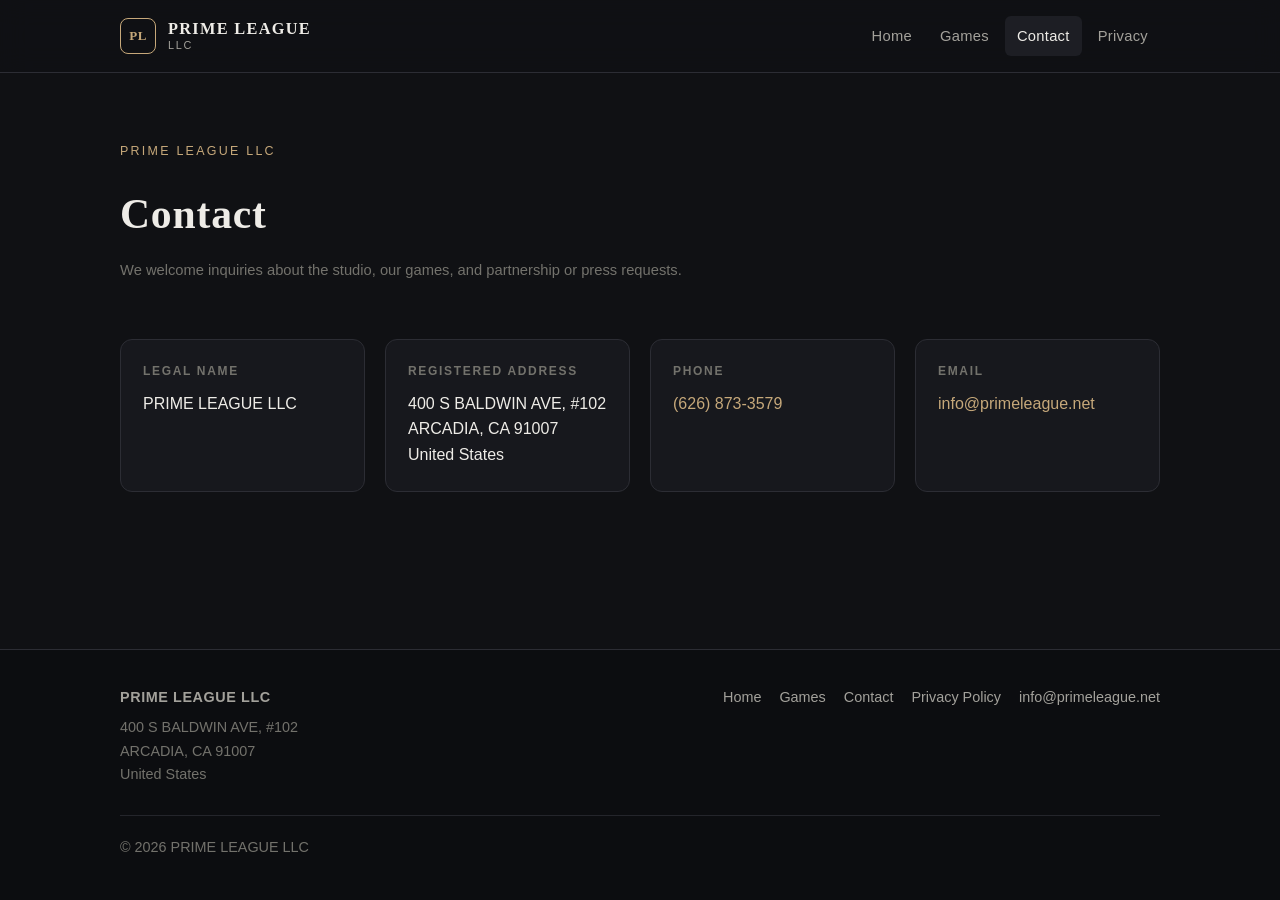
==== contact.html @ 7e2b7e15 "Add files via upload" ====
<!DOCTYPE html>
<html lang="en">
  <head>
    <meta charset="utf-8">
    <meta name="viewport" content="width=device-width, initial-scale=1">
    <meta name="description" content="Contact PRIME LEAGUE LLC in Arcadia, California.">
    <title>Contact — PRIME LEAGUE LLC</title>
    <link rel="stylesheet" href="styles.css">
  </head>
  <body>
    <header class="site-header">
      <div class="wrap">
        <a class="brand" href="index.html">
          <span class="brand-mark" aria-hidden="true">PL</span>
          <span class="brand-text">
            <span class="brand-name">PRIME LEAGUE</span>
            <span class="brand-legal">LLC</span>
          </span>
        </a>
        <nav class="nav" aria-label="Primary">
          <a href="index.html">Home</a>
          <a href="index.html#games">Games</a>
          <a href="contact.html" aria-current="page">Contact</a>
          <a href="privacy.html">Privacy</a>
        </nav>
      </div>
    </header>
    <main>
      <header class="page-head">
        <div class="wrap">
          <p class="kicker">PRIME LEAGUE LLC</p>
          <h1>Contact</h1>
          <p class="meta">We welcome inquiries about the studio, our games, and partnership or press requests.</p>
        </div>
      </header>

      <section class="section contact-details">
        <div class="wrap">
          <div class="details">
            <div class="detail-card">
              <h3>Legal name</h3>
              <p>PRIME LEAGUE LLC</p>
            </div>
            <div class="detail-card">
              <p class="label">Registered address</p>
              <address>
                400 S BALDWIN AVE, #102<br>
                ARCADIA, CA 91007<br>
                United States
              </address>
            </div>
            <div class="detail-card">
              <h3>Phone</h3>
              <p><a href="tel:+16268733579">(626) 873-3579</a></p>
            </div>
            <div class="detail-card">
              <h3>Email</h3>
              <p><a href="mailto:info@primeleague.net" data-email>info@primeleague.net</a></p>
            </div>
          </div>
        </div>
      </section>
    </main>
    <footer class="site-footer">
      <div class="wrap">
        <div class="footer-grid">
          <div>
            <p class="legal-name">PRIME LEAGUE LLC</p>
            <address>
              400 S BALDWIN AVE, #102<br>
              ARCADIA, CA 91007<br>
              United States
            </address>
          </div>
          <nav class="footer-nav" aria-label="Footer">
            <a href="index.html">Home</a>
            <a href="index.html#games">Games</a>
            <a href="contact.html">Contact</a>
            <a href="privacy.html">Privacy Policy</a>
            <a href="mailto:info@primeleague.net" data-email>info@primeleague.net</a>
          </nav>
        </div>
        <p class="copyright">&copy; 2026 PRIME LEAGUE LLC</p>
      </div>
    </footer>
    <script src="config.js"></script>
  </body>
</html>
---- styles.css ----
/* PRIME LEAGUE LLC — company site styles
   No external fonts, libraries, or tracking. */

:root {
  --bg: #101114;
  --bg-elevated: #17181d;
  --bg-soft: #1d1e24;
  --line: #2c2d34;
  --line-soft: #24252b;
  --text: #eeece7;
  --text-muted: #a3a19b;
  --text-dim: #73726c;
  --accent: #c6a87a;
  --accent-hover: #d8bf96;
  --accent-soft: rgba(198, 168, 122, 0.12);
  --max: 1040px;
  --radius: 12px;
}

*,
*::before,
*::after {
  box-sizing: border-box;
  margin: 0;
  padding: 0;
}

html {
  scroll-behavior: smooth;
}

body {
  font-family: "Segoe UI", "Helvetica Neue", Helvetica, Arial, sans-serif;
  background: var(--bg);
  color: var(--text);
  line-height: 1.65;
  min-height: 100vh;
  display: flex;
  flex-direction: column;
  -webkit-font-smoothing: antialiased;
  text-rendering: optimizeLegibility;
}

img,
svg {
  display: block;
  max-width: 100%;
}

a {
  color: var(--accent);
  text-decoration: none;
}

a:hover {
  color: var(--accent-hover);
  text-decoration: underline;
}

a:focus-visible,
button:focus-visible {
  outline: 2px solid var(--accent);
  outline-offset: 3px;
}

.wrap {
  width: min(var(--max), calc(100% - 48px));
  margin-inline: auto;
}

/* Header */

.site-header {
  position: sticky;
  top: 0;
  z-index: 20;
  background: rgba(16, 17, 20, 0.9);
  backdrop-filter: blur(14px);
  -webkit-backdrop-filter: blur(14px);
  border-bottom: 1px solid var(--line);
}

.site-header .wrap {
  display: flex;
  align-items: center;
  justify-content: space-between;
  gap: 24px;
  min-height: 72px;
}

.brand {
  display: flex;
  align-items: center;
  gap: 12px;
  color: var(--text);
  text-decoration: none;
}

.brand:hover {
  color: var(--text);
  text-decoration: none;
}

.brand-mark {
  width: 36px;
  height: 36px;
  flex-shrink: 0;
  border: 1px solid var(--accent);
  border-radius: 8px;
  display: grid;
  place-items: center;
  font-family: Georgia, "Times New Roman", Times, serif;
  font-size: 13px;
  letter-spacing: 0.04em;
  color: var(--accent);
  font-weight: 700;
}

.brand-text {
  display: flex;
  flex-direction: column;
  line-height: 1.15;
}

.brand-name {
  font-family: Georgia, "Times New Roman", Times, serif;
  font-size: 1.02rem;
  letter-spacing: 0.08em;
  font-weight: 700;
}

.brand-legal {
  font-size: 0.68rem;
  letter-spacing: 0.16em;
  text-transform: uppercase;
  color: var(--text-muted);
}

.nav {
  display: flex;
  align-items: center;
  gap: 4px;
}

.nav a {
  color: var(--text-muted);
  text-decoration: none;
  padding: 8px 12px;
  font-size: 0.92rem;
  letter-spacing: 0.02em;
  border-radius: 6px;
}

.nav a:hover,
.nav a[aria-current="page"] {
  color: var(--text);
  text-decoration: none;
  background: var(--bg-soft);
}

/* Main */

main {
  flex: 1;
}

/* Hero */

.hero {
  padding: 88px 0 72px;
  border-bottom: 1px solid var(--line-soft);
  background:
    radial-gradient(ellipse 80% 60% at 50% -10%, rgba(198, 168, 122, 0.08), transparent 60%);
}

.kicker {
  display: inline-block;
  color: var(--accent);
  font-size: 0.78rem;
  letter-spacing: 0.18em;
  text-transform: uppercase;
  margin-bottom: 18px;
}

.hero h1 {
  font-family: Georgia, "Times New Roman", Times, serif;
  font-size: clamp(2.4rem, 5vw, 3.6rem);
  font-weight: 700;
  letter-spacing: 0.02em;
  line-height: 1.15;
  margin-bottom: 22px;
}

.hero-lead {
  max-width: 38rem;
  font-size: 1.15rem;
  color: var(--text-muted);
}

.hero-actions {
  display: flex;
  flex-wrap: wrap;
  gap: 12px;
  margin-top: 32px;
}

.btn {
  display: inline-flex;
  align-items: center;
  justify-content: center;
  padding: 11px 20px;
  border-radius: 8px;
  font-size: 0.95rem;
  letter-spacing: 0.02em;
  text-decoration: none;
  border: 1px solid transparent;
}

.btn:hover {
  text-decoration: none;
}

.btn-primary {
  background: var(--accent);
  color: #16140f;
  font-weight: 600;
}

.btn-primary:hover {
  background: var(--accent-hover);
  color: #16140f;
}

.btn-ghost {
  border-color: var(--line);
  color: var(--text);
  background: transparent;
}

.btn-ghost:hover {
  border-color: var(--accent);
  color: var(--accent);
}

/* Sections */

.section {
  padding: 72px 0;
  border-bottom: 1px solid var(--line-soft);
}

.section h2 {
  font-family: Georgia, "Times New Roman", Times, serif;
  font-size: 1.7rem;
  font-weight: 700;
  letter-spacing: 0.02em;
  margin-bottom: 18px;
}

.section p + p {
  margin-top: 1em;
}

.section-intro {
  color: var(--text-muted);
  max-width: 40rem;
}

.coming-soon {
  margin-top: 28px;
  padding: 36px 32px;
  background: var(--bg-elevated);
  border: 1px dashed var(--line);
  border-radius: var(--radius);
}

.coming-soon strong {
  display: block;
  font-size: 1.05rem;
  font-weight: 600;
  letter-spacing: 0.08em;
  text-transform: uppercase;
  color: var(--accent);
  margin-bottom: 8px;
}

.coming-soon p {
  color: var(--text-muted);
  max-width: 36rem;
}

/* Contact details */

.details {
  display: grid;
  grid-template-columns: repeat(auto-fit, minmax(220px, 1fr));
  gap: 20px;
  margin-top: 28px;
}

.detail-card {
  background: var(--bg-elevated);
  border: 1px solid var(--line);
  border-radius: var(--radius);
  padding: 22px 22px 24px;
}

.detail-card h3,
.detail-card .label {
  font-size: 0.75rem;
  letter-spacing: 0.14em;
  text-transform: uppercase;
  color: var(--text-dim);
  font-weight: 600;
  margin-bottom: 10px;
}

.detail-card p,
.detail-card address {
  font-style: normal;
  color: var(--text);
  line-height: 1.6;
}

/* Privacy */

.page-head {
  padding: 64px 0 28px;
}

.page-head h1 {
  font-family: Georgia, "Times New Roman", Times, serif;
  font-size: clamp(2rem, 4vw, 2.6rem);
  letter-spacing: 0.02em;
  margin-bottom: 10px;
}

.page-head .meta {
  color: var(--text-dim);
  font-size: 0.92rem;
}

.prose {
  padding-bottom: 80px;
  max-width: 44rem;
}

.prose h2 {
  font-family: Georgia, "Times New Roman", Times, serif;
  font-size: 1.25rem;
  margin: 2.1em 0 0.7em;
}

.prose p,
.prose li {
  color: var(--text-muted);
}

.prose p + p,
.prose ul + p,
.prose p + ul {
  margin-top: 0.95em;
}

.prose ul {
  padding-left: 1.25em;
}

.prose li + li {
  margin-top: 0.4em;
}

.prose strong {
  color: var(--text);
  font-weight: 600;
}

/* Footer */

.site-footer {
  background: #0c0d10;
  border-top: 1px solid var(--line);
  padding: 36px 0 40px;
  margin-top: auto;
}

.footer-grid {
  display: flex;
  flex-wrap: wrap;
  justify-content: space-between;
  gap: 24px 40px;
}

.site-footer p,
.site-footer address {
  font-style: normal;
  color: var(--text-dim);
  font-size: 0.9rem;
}

.site-footer .legal-name {
  color: var(--text-muted);
  font-weight: 600;
  letter-spacing: 0.04em;
  margin-bottom: 6px;
}

.footer-nav {
  display: flex;
  flex-wrap: wrap;
  gap: 8px 18px;
}

.footer-nav a {
  color: var(--text-muted);
  font-size: 0.9rem;
}

.copyright {
  margin-top: 28px;
  padding-top: 20px;
  border-top: 1px solid var(--line-soft);
  color: var(--text-dim);
  font-size: 0.88rem;
}

/* Responsive */

@media (max-width: 640px) {
  .wrap {
    width: min(var(--max), calc(100% - 32px));
  }

  .site-header .wrap {
    flex-direction: column;
    align-items: flex-start;
    justify-content: center;
    min-height: 0;
    padding: 14px 0 10px;
    gap: 8px;
  }

  .nav {
    margin-left: -8px;
  }

  .hero {
    padding: 56px 0 48px;
  }

  .section {
    padding: 52px 0;
  }

  .coming-soon {
    padding: 24px 20px;
  }
}

.contact-details {
  border-bottom: 0;
  padding-top: 0;
}
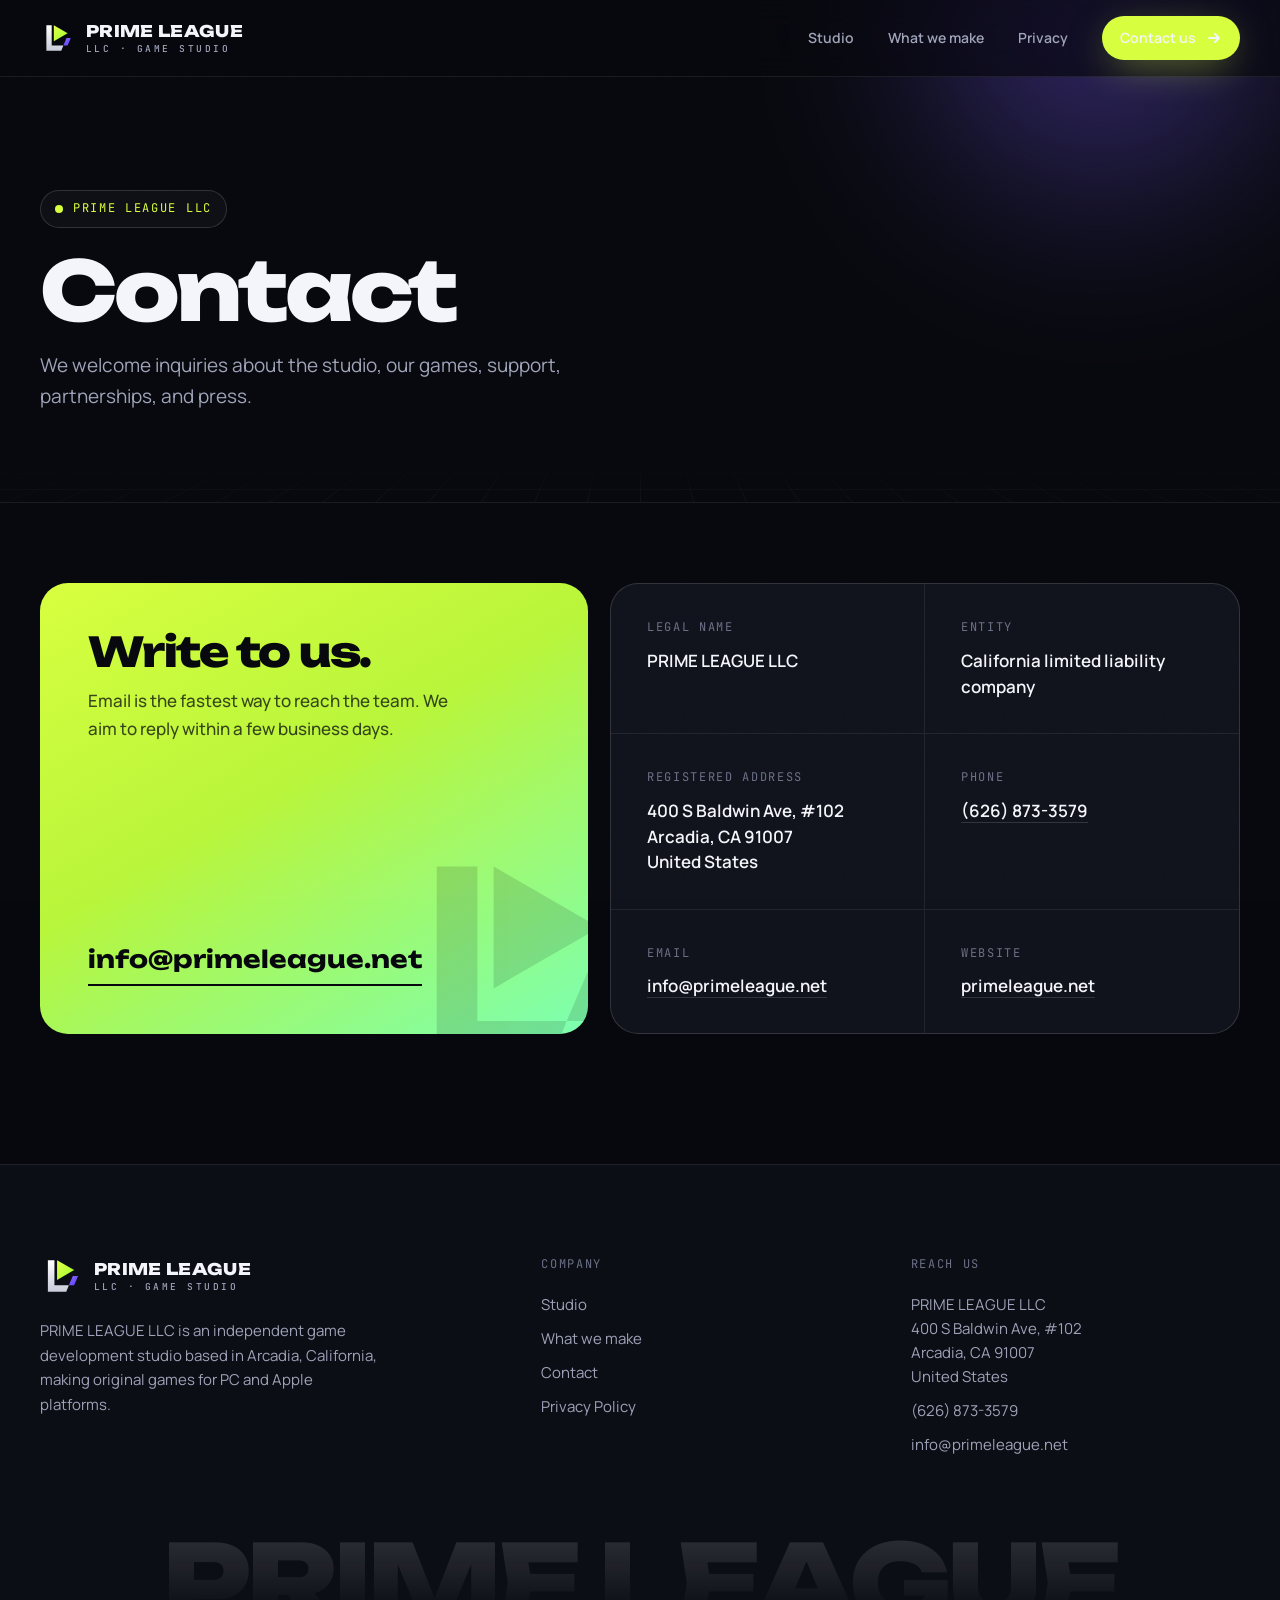
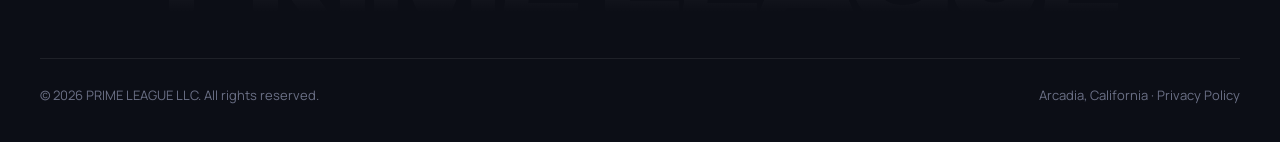
==== commit a78b56ce: "New site design v2" ====
--- a/contact.html
+++ b/contact.html
@@ -1,61 +1,64 @@
 <!DOCTYPE html>
-<html lang="en">
+<html lang="en" class="no-js">
   <head>
     <meta charset="utf-8">
     <meta name="viewport" content="width=device-width, initial-scale=1">
-    <meta name="description" content="Contact PRIME LEAGUE LLC in Arcadia, California.">
     <title>Contact — PRIME LEAGUE LLC</title>
+    <meta name="description" content="Contact PRIME LEAGUE LLC, an independent game studio in Arcadia, California.">
+    <meta name="theme-color" content="#07080D">
+    <meta property="og:title" content="Contact — PRIME LEAGUE LLC">
+    <meta property="og:description" content="Contact PRIME LEAGUE LLC, an independent game studio in Arcadia, California.">
+    <meta property="og:image" content="https://primeleague.net/og-image.png">
+    <meta property="og:url" content="https://primeleague.net/">
+    <meta property="og:type" content="website">
+    <link rel="icon" href="favicon.svg" type="image/svg+xml">
+    <link rel="icon" href="favicon-32.png" sizes="32x32" type="image/png">
+    <link rel="apple-touch-icon" href="apple-touch-icon.png">
+    <link rel="preconnect" href="https://fonts.googleapis.com">
+    <link rel="preconnect" href="https://fonts.gstatic.com" crossorigin>
+    <link href="https://fonts.googleapis.com/css2?family=Unbounded:wght@600;700;800&family=Manrope:wght@400;500;600;700&family=JetBrains+Mono:wght@500;600&display=swap" rel="stylesheet">
     <link rel="stylesheet" href="styles.css">
   </head>
   <body>
-    <header class="site-header">
+    <div class="grain" aria-hidden="true"></div>
+    <header class="site-header solid">
       <div class="wrap">
-        <a class="brand" href="index.html">
-          <span class="brand-mark" aria-hidden="true">PL</span>
-          <span class="brand-text">
-            <span class="brand-name">PRIME LEAGUE</span>
-            <span class="brand-legal">LLC</span>
-          </span>
+        <a class="brand" href="index.html" aria-label="PRIME LEAGUE LLC — home">
+          <img src="logo-mark.svg" alt="" width="34" height="34">
+          <span class="brand-name">PRIME LEAGUE<small>LLC · GAME STUDIO</small></span>
         </a>
-        <nav class="nav" aria-label="Primary">
-          <a href="index.html">Home</a>
-          <a href="index.html#games">Games</a>
-          <a href="contact.html" aria-current="page">Contact</a>
+        <button class="menu-toggle" aria-label="Open menu" aria-expanded="false" aria-controls="site-nav"><span></span><span></span></button>
+        <nav class="nav" id="site-nav" aria-label="Primary">
+          <a href="index.html#studio">Studio</a>
+          <a href="index.html#games">What we make</a>
           <a href="privacy.html">Privacy</a>
+          <a class="btn btn-primary btn-sm" href="contact.html" aria-current="page">Contact us <svg viewBox="0 0 16 16" fill="none" stroke="currentColor" stroke-width="2" stroke-linecap="round" stroke-linejoin="round" aria-hidden="true"><path d="M3 8h10M9 4l4 4-4 4"/></svg></a>
         </nav>
       </div>
     </header>
     <main>
       <header class="page-head">
+        <div class="hero-bg" aria-hidden="true" style="position:absolute;inset:0;z-index:-1"><div class="glow glow-a"></div><div class="floor" style="opacity:.6"></div></div>
         <div class="wrap">
-          <p class="kicker">PRIME LEAGUE LLC</p>
+          <span class="eyebrow mono"><span class="dot"></span>PRIME LEAGUE LLC</span>
           <h1>Contact</h1>
-          <p class="meta">We welcome inquiries about the studio, our games, and partnership or press requests.</p>
+          <p>We welcome inquiries about the studio, our games, support, partnerships, and press.</p>
         </div>
       </header>
-
-      <section class="section contact-details">
+      <section class="section" style="padding-top:80px">
         <div class="wrap">
-          <div class="details">
-            <div class="detail-card">
-              <h3>Legal name</h3>
-              <p>PRIME LEAGUE LLC</p>
+          <div class="contact-wrap">
+            <div class="cta-card">
+              <div><h3>Write to us.</h3><p>Email is the fastest way to reach the team. We aim to reply within a few business days.</p></div>
+              <a class="mail" href="mailto:info@primeleague.net" data-email>info@primeleague.net</a>
             </div>
-            <div class="detail-card">
-              <p class="label">Registered address</p>
-              <address>
-                400 S BALDWIN AVE, #102<br>
-                ARCADIA, CA 91007<br>
-                United States
-              </address>
-            </div>
-            <div class="detail-card">
-              <h3>Phone</h3>
-              <p><a href="tel:+16268733579">(626) 873-3579</a></p>
-            </div>
-            <div class="detail-card">
-              <h3>Email</h3>
-              <p><a href="mailto:info@primeleague.net" data-email>info@primeleague.net</a></p>
+            <div class="facts">
+              <div class="fact"><span class="mono">Legal name</span><p>PRIME LEAGUE LLC</p></div>
+              <div class="fact"><span class="mono">Entity</span><p>California limited liability company</p></div>
+              <div class="fact"><span class="mono">Registered address</span><address>400 S Baldwin Ave, #102<br>Arcadia, CA 91007<br>United States</address></div>
+              <div class="fact"><span class="mono">Phone</span><p><a href="tel:+16268733579">(626) 873-3579</a></p></div>
+              <div class="fact"><span class="mono">Email</span><p><a href="mailto:info@primeleague.net" data-email>info@primeleague.net</a></p></div>
+              <div class="fact"><span class="mono">Website</span><p><a href="https://primeleague.net">primeleague.net</a></p></div>
             </div>
           </div>
         </div>
@@ -63,26 +66,33 @@
     </main>
     <footer class="site-footer">
       <div class="wrap">
-        <div class="footer-grid">
+        <div class="footer-top">
           <div>
-            <p class="legal-name">PRIME LEAGUE LLC</p>
-            <address>
-              400 S BALDWIN AVE, #102<br>
-              ARCADIA, CA 91007<br>
-              United States
-            </address>
+            <a class="brand" href="index.html"><img src="logo-mark.svg" alt="" width="42" height="42"><span class="brand-name">PRIME LEAGUE<small>LLC · GAME STUDIO</small></span></a>
+            <p>PRIME LEAGUE LLC is an independent game development studio based in Arcadia, California, making original games for PC and Apple platforms.</p>
           </div>
-          <nav class="footer-nav" aria-label="Footer">
-            <a href="index.html">Home</a>
-            <a href="index.html#games">Games</a>
+          <div class="footer-col">
+            <span class="mono">Company</span>
+            <a href="index.html#studio">Studio</a>
+            <a href="index.html#games">What we make</a>
             <a href="contact.html">Contact</a>
             <a href="privacy.html">Privacy Policy</a>
+          </div>
+          <div class="footer-col">
+            <span class="mono">Reach us</span>
+            <address>PRIME LEAGUE LLC<br>400 S Baldwin Ave, #102<br>Arcadia, CA 91007<br>United States</address>
+            <a href="tel:+16268733579">(626) 873-3579</a>
             <a href="mailto:info@primeleague.net" data-email>info@primeleague.net</a>
-          </nav>
+          </div>
         </div>
-        <p class="copyright">&copy; 2026 PRIME LEAGUE LLC</p>
+        <div class="footer-giant" aria-hidden="true">PRIME LEAGUE</div>
+        <div class="footer-bottom">
+          <span>&copy; <span data-year>2026</span> PRIME LEAGUE LLC. All rights reserved.</span>
+          <span>Arcadia, California · <a href="privacy.html">Privacy Policy</a></span>
+        </div>
       </div>
     </footer>
     <script src="config.js"></script>
+    <script src="main.js"></script>
   </body>
 </html>
--- a/styles.css
+++ b/styles.css
@@ -1,463 +1,260 @@
-/* PRIME LEAGUE LLC — company site styles
-   No external fonts, libraries, or tracking. */
-
-:root {
-  --bg: #101114;
-  --bg-elevated: #17181d;
-  --bg-soft: #1d1e24;
-  --line: #2c2d34;
-  --line-soft: #24252b;
-  --text: #eeece7;
-  --text-muted: #a3a19b;
-  --text-dim: #73726c;
-  --accent: #c6a87a;
-  --accent-hover: #d8bf96;
-  --accent-soft: rgba(198, 168, 122, 0.12);
-  --max: 1040px;
-  --radius: 12px;
-}
-
-*,
-*::before,
-*::after {
-  box-sizing: border-box;
-  margin: 0;
-  padding: 0;
-}
-
-html {
-  scroll-behavior: smooth;
-}
-
-body {
-  font-family: "Segoe UI", "Helvetica Neue", Helvetica, Arial, sans-serif;
-  background: var(--bg);
-  color: var(--text);
-  line-height: 1.65;
-  min-height: 100vh;
-  display: flex;
-  flex-direction: column;
-  -webkit-font-smoothing: antialiased;
-  text-rendering: optimizeLegibility;
-}
-
-img,
-svg {
-  display: block;
-  max-width: 100%;
-}
-
-a {
-  color: var(--accent);
-  text-decoration: none;
-}
-
-a:hover {
-  color: var(--accent-hover);
-  text-decoration: underline;
-}
-
-a:focus-visible,
-button:focus-visible {
-  outline: 2px solid var(--accent);
-  outline-offset: 3px;
-}
-
-.wrap {
-  width: min(var(--max), calc(100% - 48px));
-  margin-inline: auto;
-}
-
-/* Header */
-
-.site-header {
-  position: sticky;
-  top: 0;
-  z-index: 20;
-  background: rgba(16, 17, 20, 0.9);
-  backdrop-filter: blur(14px);
-  -webkit-backdrop-filter: blur(14px);
-  border-bottom: 1px solid var(--line);
-}
-
-.site-header .wrap {
-  display: flex;
-  align-items: center;
-  justify-content: space-between;
-  gap: 24px;
-  min-height: 72px;
-}
-
-.brand {
-  display: flex;
-  align-items: center;
-  gap: 12px;
-  color: var(--text);
-  text-decoration: none;
-}
-
-.brand:hover {
-  color: var(--text);
-  text-decoration: none;
-}
-
-.brand-mark {
-  width: 36px;
-  height: 36px;
-  flex-shrink: 0;
-  border: 1px solid var(--accent);
-  border-radius: 8px;
-  display: grid;
-  place-items: center;
-  font-family: Georgia, "Times New Roman", Times, serif;
-  font-size: 13px;
-  letter-spacing: 0.04em;
-  color: var(--accent);
-  font-weight: 700;
-}
-
-.brand-text {
-  display: flex;
-  flex-direction: column;
-  line-height: 1.15;
-}
-
-.brand-name {
-  font-family: Georgia, "Times New Roman", Times, serif;
-  font-size: 1.02rem;
-  letter-spacing: 0.08em;
-  font-weight: 700;
-}
-
-.brand-legal {
-  font-size: 0.68rem;
-  letter-spacing: 0.16em;
-  text-transform: uppercase;
-  color: var(--text-muted);
-}
-
-.nav {
-  display: flex;
-  align-items: center;
-  gap: 4px;
-}
-
-.nav a {
-  color: var(--text-muted);
-  text-decoration: none;
-  padding: 8px 12px;
-  font-size: 0.92rem;
-  letter-spacing: 0.02em;
-  border-radius: 6px;
-}
-
-.nav a:hover,
-.nav a[aria-current="page"] {
-  color: var(--text);
-  text-decoration: none;
-  background: var(--bg-soft);
-}
-
-/* Main */
-
-main {
-  flex: 1;
-}
-
-/* Hero */
-
-.hero {
-  padding: 88px 0 72px;
-  border-bottom: 1px solid var(--line-soft);
-  background:
-    radial-gradient(ellipse 80% 60% at 50% -10%, rgba(198, 168, 122, 0.08), transparent 60%);
-}
-
-.kicker {
-  display: inline-block;
-  color: var(--accent);
-  font-size: 0.78rem;
-  letter-spacing: 0.18em;
-  text-transform: uppercase;
-  margin-bottom: 18px;
-}
-
-.hero h1 {
-  font-family: Georgia, "Times New Roman", Times, serif;
-  font-size: clamp(2.4rem, 5vw, 3.6rem);
-  font-weight: 700;
-  letter-spacing: 0.02em;
-  line-height: 1.15;
-  margin-bottom: 22px;
-}
-
-.hero-lead {
-  max-width: 38rem;
-  font-size: 1.15rem;
-  color: var(--text-muted);
-}
-
-.hero-actions {
-  display: flex;
-  flex-wrap: wrap;
-  gap: 12px;
-  margin-top: 32px;
-}
-
-.btn {
-  display: inline-flex;
-  align-items: center;
-  justify-content: center;
-  padding: 11px 20px;
-  border-radius: 8px;
-  font-size: 0.95rem;
-  letter-spacing: 0.02em;
-  text-decoration: none;
-  border: 1px solid transparent;
-}
-
-.btn:hover {
-  text-decoration: none;
-}
-
-.btn-primary {
-  background: var(--accent);
-  color: #16140f;
-  font-weight: 600;
-}
-
-.btn-primary:hover {
-  background: var(--accent-hover);
-  color: #16140f;
-}
-
-.btn-ghost {
-  border-color: var(--line);
-  color: var(--text);
-  background: transparent;
-}
-
-.btn-ghost:hover {
-  border-color: var(--accent);
-  color: var(--accent);
-}
-
-/* Sections */
-
-.section {
-  padding: 72px 0;
-  border-bottom: 1px solid var(--line-soft);
-}
-
-.section h2 {
-  font-family: Georgia, "Times New Roman", Times, serif;
-  font-size: 1.7rem;
-  font-weight: 700;
-  letter-spacing: 0.02em;
-  margin-bottom: 18px;
-}
-
-.section p + p {
-  margin-top: 1em;
-}
-
-.section-intro {
-  color: var(--text-muted);
-  max-width: 40rem;
-}
-
-.coming-soon {
-  margin-top: 28px;
-  padding: 36px 32px;
-  background: var(--bg-elevated);
-  border: 1px dashed var(--line);
-  border-radius: var(--radius);
-}
-
-.coming-soon strong {
-  display: block;
-  font-size: 1.05rem;
-  font-weight: 600;
-  letter-spacing: 0.08em;
-  text-transform: uppercase;
-  color: var(--accent);
-  margin-bottom: 8px;
-}
-
-.coming-soon p {
-  color: var(--text-muted);
-  max-width: 36rem;
-}
-
-/* Contact details */
-
-.details {
-  display: grid;
-  grid-template-columns: repeat(auto-fit, minmax(220px, 1fr));
-  gap: 20px;
-  margin-top: 28px;
-}
-
-.detail-card {
-  background: var(--bg-elevated);
-  border: 1px solid var(--line);
-  border-radius: var(--radius);
-  padding: 22px 22px 24px;
-}
-
-.detail-card h3,
-.detail-card .label {
-  font-size: 0.75rem;
-  letter-spacing: 0.14em;
-  text-transform: uppercase;
-  color: var(--text-dim);
-  font-weight: 600;
-  margin-bottom: 10px;
-}
-
-.detail-card p,
-.detail-card address {
-  font-style: normal;
-  color: var(--text);
-  line-height: 1.6;
-}
-
-/* Privacy */
-
-.page-head {
-  padding: 64px 0 28px;
-}
-
-.page-head h1 {
-  font-family: Georgia, "Times New Roman", Times, serif;
-  font-size: clamp(2rem, 4vw, 2.6rem);
-  letter-spacing: 0.02em;
-  margin-bottom: 10px;
-}
-
-.page-head .meta {
-  color: var(--text-dim);
-  font-size: 0.92rem;
-}
-
-.prose {
-  padding-bottom: 80px;
-  max-width: 44rem;
-}
-
-.prose h2 {
-  font-family: Georgia, "Times New Roman", Times, serif;
-  font-size: 1.25rem;
-  margin: 2.1em 0 0.7em;
-}
-
-.prose p,
-.prose li {
-  color: var(--text-muted);
-}
-
-.prose p + p,
-.prose ul + p,
-.prose p + ul {
-  margin-top: 0.95em;
-}
-
-.prose ul {
-  padding-left: 1.25em;
-}
-
-.prose li + li {
-  margin-top: 0.4em;
-}
-
-.prose strong {
-  color: var(--text);
-  font-weight: 600;
-}
-
-/* Footer */
-
-.site-footer {
-  background: #0c0d10;
-  border-top: 1px solid var(--line);
-  padding: 36px 0 40px;
-  margin-top: auto;
-}
-
-.footer-grid {
-  display: flex;
-  flex-wrap: wrap;
-  justify-content: space-between;
-  gap: 24px 40px;
-}
-
-.site-footer p,
-.site-footer address {
-  font-style: normal;
-  color: var(--text-dim);
-  font-size: 0.9rem;
-}
-
-.site-footer .legal-name {
-  color: var(--text-muted);
-  font-weight: 600;
-  letter-spacing: 0.04em;
-  margin-bottom: 6px;
-}
-
-.footer-nav {
-  display: flex;
-  flex-wrap: wrap;
-  gap: 8px 18px;
-}
-
-.footer-nav a {
-  color: var(--text-muted);
-  font-size: 0.9rem;
-}
-
-.copyright {
-  margin-top: 28px;
-  padding-top: 20px;
-  border-top: 1px solid var(--line-soft);
-  color: var(--text-dim);
-  font-size: 0.88rem;
-}
-
-/* Responsive */
-
-@media (max-width: 640px) {
-  .wrap {
-    width: min(var(--max), calc(100% - 32px));
-  }
-
-  .site-header .wrap {
-    flex-direction: column;
-    align-items: flex-start;
-    justify-content: center;
-    min-height: 0;
-    padding: 14px 0 10px;
-    gap: 8px;
-  }
-
-  .nav {
-    margin-left: -8px;
-  }
-
-  .hero {
-    padding: 56px 0 48px;
-  }
-
-  .section {
-    padding: 52px 0;
-  }
-
-  .coming-soon {
-    padding: 24px 20px;
-  }
-}
-
-.contact-details {
-  border-bottom: 0;
-  padding-top: 0;
-}
+/* PRIME LEAGUE LLC — site styles v2 */
+:root{
+  --bg:#07080D; --bg-2:#0C0E16; --panel:#10121C; --line:rgba(255,255,255,.08); --line-2:rgba(255,255,255,.14);
+  --ink:#F4F5FA; --muted:#9EA3B8; --dim:#6B7086;
+  --volt:#D8FF3E; --volt-2:#9DFF2E; --violet:#7B5CFF; --violet-2:#5B3CFF;
+  --display:"Unbounded",system-ui,sans-serif; --body:"Manrope",system-ui,-apple-system,"Segoe UI",sans-serif; --mono:"JetBrains Mono",ui-monospace,monospace;
+  --wrap:1200px; --r:20px;
+}
+*{box-sizing:border-box}
+html{scroll-behavior:smooth;-webkit-text-size-adjust:100%}
+body{margin:0;background:var(--bg);color:var(--ink);font-family:var(--body);font-size:17px;line-height:1.65;-webkit-font-smoothing:antialiased;overflow-x:hidden}
+a{color:inherit}
+img,svg{display:block;max-width:100%}
+address{font-style:normal}
+::selection{background:var(--volt);color:#000}
+.wrap{width:min(var(--wrap),100% - 48px);margin-inline:auto}
+.mono{font-family:var(--mono);font-size:12px;letter-spacing:.14em;text-transform:uppercase}
+.grain{position:fixed;inset:0;pointer-events:none;z-index:100;opacity:.05;mix-blend-mode:overlay;
+  background-image:url("data:image/svg+xml,%3Csvg xmlns='http://www.w3.org/2000/svg' width='160' height='160'%3E%3Cfilter id='n'%3E%3CfeTurbulence type='fractalNoise' baseFrequency='.9' numOctaves='3' stitchTiles='stitch'/%3E%3C/filter%3E%3Crect width='100%25' height='100%25' filter='url(%23n)'/%3E%3C/svg%3E")}
+
+/* ---------- header ---------- */
+.site-header{position:fixed;top:0;left:0;right:0;z-index:50;transition:background .3s,border-color .3s,backdrop-filter .3s;border-bottom:1px solid transparent}
+.site-header.scrolled,.site-header.solid{background:rgba(7,8,13,.72);backdrop-filter:blur(14px) saturate(140%);-webkit-backdrop-filter:blur(14px) saturate(140%);border-color:var(--line)}
+.site-header .wrap{display:flex;align-items:center;justify-content:space-between;height:76px}
+.brand{display:flex;align-items:center;gap:12px;text-decoration:none}
+.brand img{width:34px;height:34px}
+.brand-name{font-family:var(--display);font-weight:800;font-size:16px;letter-spacing:.02em;line-height:1}
+.brand-name small{display:block;font-family:var(--mono);font-weight:500;font-size:9.5px;letter-spacing:.26em;color:var(--muted);margin-top:5px}
+.nav{display:flex;align-items:center;gap:34px}
+.nav a{text-decoration:none;font-size:14px;font-weight:600;color:var(--muted);transition:color .2s}
+.nav a:hover,.nav a[aria-current=page]{color:var(--ink)}
+.nav .btn{color:#07080D}
+.menu-toggle{display:none;background:none;border:1px solid var(--line-2);color:var(--ink);border-radius:10px;width:44px;height:44px;cursor:pointer}
+.menu-toggle span{display:block;width:18px;height:2px;background:currentColor;margin:4px auto;transition:transform .25s}
+
+/* ---------- buttons ---------- */
+.btn{display:inline-flex;align-items:center;gap:10px;padding:14px 22px;border-radius:999px;font-weight:700;font-size:15px;text-decoration:none;transition:transform .2s,box-shadow .2s,background .2s;white-space:nowrap}
+.btn svg{width:16px;height:16px;transition:transform .2s}
+.btn:hover svg{transform:translateX(3px)}
+.btn-primary{background:var(--volt);color:#07080D;box-shadow:0 0 0 0 rgba(216,255,62,.5),0 10px 40px -10px rgba(216,255,62,.55)}
+.btn-primary:hover{transform:translateY(-2px);box-shadow:0 0 0 4px rgba(216,255,62,.15),0 16px 50px -10px rgba(216,255,62,.7)}
+.btn-ghost{border:1px solid var(--line-2);color:var(--ink);background:rgba(255,255,255,.02)}
+.btn-ghost:hover{background:rgba(255,255,255,.07)}
+.btn-sm{padding:10px 18px;font-size:14px}
+
+/* ---------- hero ---------- */
+.hero{position:relative;min-height:100vh;min-height:100svh;display:flex;align-items:center;padding:140px 0 110px;overflow:hidden;isolation:isolate}
+.hero-bg{position:absolute;inset:0;z-index:-1}
+.glow{position:absolute;border-radius:50%;filter:blur(90px);opacity:.55}
+.glow-a{width:620px;height:620px;background:radial-gradient(circle,var(--violet) 0%,transparent 65%);top:-160px;right:-120px;animation:drift 16s ease-in-out infinite alternate}
+.glow-b{width:520px;height:520px;background:radial-gradient(circle,rgba(216,255,62,.55) 0%,transparent 65%);bottom:-260px;left:-120px;opacity:.35;animation:drift 20s ease-in-out infinite alternate-reverse}
+@keyframes drift{to{transform:translate(-60px,50px) scale(1.1)}}
+.floor{position:absolute;left:-50%;right:-50%;bottom:-10%;height:62%;transform:perspective(600px) rotateX(64deg);transform-origin:bottom;
+  background-image:linear-gradient(var(--line-2) 1px,transparent 1px),linear-gradient(90deg,var(--line-2) 1px,transparent 1px);background-size:64px 64px;
+  -webkit-mask-image:linear-gradient(to top,#000 0%,transparent 85%);mask-image:linear-gradient(to top,#000 0%,transparent 85%);animation:floor 6s linear infinite}
+@keyframes floor{to{background-position:0 64px}}
+.hero-grid{display:grid;grid-template-columns:1.25fr .9fr;gap:60px;align-items:center}
+.eyebrow{display:inline-flex;align-items:center;gap:10px;padding:8px 14px;border:1px solid var(--line-2);border-radius:999px;background:rgba(255,255,255,.03);color:var(--muted)}
+.dot{width:8px;height:8px;border-radius:50%;background:var(--volt);box-shadow:0 0 0 0 rgba(216,255,62,.7);animation:pulse 2s infinite}
+@keyframes pulse{70%{box-shadow:0 0 0 10px rgba(216,255,62,0)}100%{box-shadow:0 0 0 0 rgba(216,255,62,0)}}
+.hero h1{font-family:var(--display);font-weight:800;font-size:clamp(44px,7vw,96px);line-height:.98;letter-spacing:-.035em;margin:28px 0 26px}
+.hero h1 .stroke{color:transparent;-webkit-text-stroke:1.5px rgba(255,255,255,.55)}
+.hero h1 .hl{background:linear-gradient(100deg,var(--volt) 10%,#7CFFB2 55%,var(--violet) 100%);-webkit-background-clip:text;background-clip:text;color:transparent}
+.hero-lead{font-size:clamp(17px,1.5vw,20px);color:var(--muted);max-width:560px;margin:0 0 38px}
+.hero-lead strong{color:var(--ink);font-weight:700}
+.hero-actions{display:flex;gap:14px;flex-wrap:wrap}
+
+.emblem{position:relative;aspect-ratio:1;max-width:460px;margin-left:auto;width:100%}
+.emblem .ring{position:absolute;inset:0;border-radius:50%;border:1px solid var(--line-2)}
+.emblem .ring:nth-child(2){inset:12%;border-style:dashed;border-color:rgba(123,92,255,.45);animation:spin 40s linear infinite}
+.emblem .ring:nth-child(3){inset:26%;border-color:rgba(216,255,62,.25)}
+.emblem .orbit{position:absolute;inset:0;animation:spin 14s linear infinite}
+.emblem .orbit i{position:absolute;top:-5px;left:50%;width:10px;height:10px;margin-left:-5px;border-radius:50%;background:var(--volt);box-shadow:0 0 18px var(--volt)}
+.emblem .orbit.o2{inset:12%;animation-duration:22s;animation-direction:reverse}
+.emblem .orbit.o2 i{background:var(--violet);box-shadow:0 0 18px var(--violet)}
+@keyframes spin{to{transform:rotate(360deg)}}
+.emblem .core{position:absolute;inset:31%;border-radius:28px;background:linear-gradient(160deg,#171A28,#0B0C14);border:1px solid var(--line-2);display:grid;place-items:center;
+  box-shadow:0 30px 80px -20px rgba(123,92,255,.55),inset 0 1px 0 rgba(255,255,255,.08);animation:float 6s ease-in-out infinite}
+.emblem .core img{width:62%}
+@keyframes float{50%{transform:translateY(-12px)}}
+.emblem .tag{position:absolute;padding:10px 14px;border-radius:12px;background:rgba(16,18,28,.8);border:1px solid var(--line-2);backdrop-filter:blur(8px);font-family:var(--mono);font-size:11px;letter-spacing:.12em;text-transform:uppercase;color:var(--muted);white-space:nowrap}
+.emblem .tag b{color:var(--ink);font-weight:600}
+.emblem .t1{top:10%;left:-6%}
+.emblem .t2{bottom:12%;right:-4%}
+.emblem .tag .dot{display:inline-block;vertical-align:middle;margin-right:8px;width:7px;height:7px}
+
+.scroll-cue{position:absolute;bottom:34px;left:50%;transform:translateX(-50%);color:var(--dim);display:flex;flex-direction:column;align-items:center;gap:10px}
+.scroll-cue::after{content:"";width:1px;height:38px;background:linear-gradient(var(--dim),transparent);animation:cue 2s ease-in-out infinite}
+@keyframes cue{0%{transform:scaleY(0);transform-origin:top}50%{transform:scaleY(1);transform-origin:top}51%{transform-origin:bottom}100%{transform:scaleY(0);transform-origin:bottom}}
+
+/* ---------- marquee ---------- */
+.marquee{border-block:1px solid var(--line);background:var(--bg-2);overflow:hidden;padding:22px 0}
+.marquee-track{display:flex;gap:48px;width:max-content;animation:marquee 34s linear infinite}
+.marquee span{font-family:var(--display);font-weight:700;font-size:22px;letter-spacing:.02em;color:var(--dim);display:flex;align-items:center;gap:48px;white-space:nowrap}
+.marquee span::after{content:"";width:10px;height:10px;background:var(--volt);clip-path:polygon(0 0,100% 50%,0 100%)}
+.marquee span:nth-child(3n)::after{background:var(--violet)}
+@keyframes marquee{to{transform:translateX(-50%)}}
+
+/* ---------- sections ---------- */
+.section{padding:130px 0;position:relative}
+.sec-head{display:grid;grid-template-columns:200px 1fr;gap:40px;margin-bottom:64px;align-items:start}
+.sec-num{color:var(--volt);padding-top:12px;display:flex;align-items:center;gap:12px}
+.sec-num::after{content:"";flex:1;height:1px;background:var(--line-2)}
+.sec-head h2{font-family:var(--display);font-weight:700;font-size:clamp(32px,4.4vw,60px);line-height:1.04;letter-spacing:-.03em;margin:0;max-width:880px}
+.sec-head h2 em{font-style:normal;color:var(--volt)}
+.sec-head p{color:var(--muted);font-size:19px;max-width:640px;margin:22px 0 0}
+
+/* studio */
+.pillars{display:grid;grid-template-columns:repeat(3,1fr);gap:20px;margin-left:240px}
+.pillar{padding:34px 30px 32px;border:1px solid var(--line);border-radius:var(--r);background:linear-gradient(180deg,rgba(255,255,255,.035),rgba(255,255,255,.01));position:relative;overflow:hidden;transition:border-color .3s,transform .3s}
+.pillar:hover{border-color:var(--line-2);transform:translateY(-4px)}
+.pillar .ico{width:48px;height:48px;border-radius:14px;display:grid;place-items:center;background:rgba(216,255,62,.08);border:1px solid rgba(216,255,62,.2);color:var(--volt);margin-bottom:26px}
+.pillar:nth-child(2) .ico{background:rgba(123,92,255,.1);border-color:rgba(123,92,255,.3);color:#A893FF}
+.pillar .ico svg{width:22px;height:22px}
+.pillar h3{font-family:var(--display);font-size:19px;font-weight:700;margin:0 0 10px;letter-spacing:-.01em}
+.pillar p{margin:0;color:var(--muted);font-size:15.5px}
+
+/* platforms */
+.platforms{display:grid;grid-template-columns:1fr 1fr;gap:22px}
+.plat{position:relative;border-radius:28px;padding:44px;min-height:440px;display:flex;flex-direction:column;justify-content:space-between;overflow:hidden;border:1px solid var(--line-2);isolation:isolate}
+.plat::before{content:"";position:absolute;inset:0;z-index:-1;opacity:.9}
+.plat-pc::before{background:radial-gradient(120% 90% at 100% 0%,rgba(123,92,255,.45),transparent 60%),linear-gradient(160deg,#141629,#0B0C14)}
+.plat-apple::before{background:radial-gradient(120% 90% at 100% 0%,rgba(216,255,62,.25),transparent 60%),linear-gradient(160deg,#151A16,#0B0C14)}
+.plat .big{position:absolute;right:-70px;bottom:-90px;width:340px;opacity:.05;z-index:-1}
+.plat .chips{display:flex;gap:8px;flex-wrap:wrap}
+.chip{padding:7px 12px;border-radius:999px;border:1px solid var(--line-2);font-family:var(--mono);font-size:11px;letter-spacing:.1em;text-transform:uppercase;color:var(--ink);background:rgba(0,0,0,.25)}
+.plat h3{font-family:var(--display);font-weight:800;font-size:clamp(30px,3.4vw,46px);line-height:1;letter-spacing:-.03em;margin:0 0 16px}
+.plat p{color:var(--muted);margin:0;max-width:430px}
+.plat ul{list-style:none;padding:0;margin:26px 0 0;display:grid;gap:10px}
+.plat li{display:flex;gap:12px;align-items:center;font-size:15px;color:#D5D8E4}
+.plat li::before{content:"";width:7px;height:7px;flex:none;background:var(--volt);clip-path:polygon(0 0,100% 50%,0 100%)}
+.plat-pc li::before{background:#A893FF}
+
+/* in development */
+.devcard{position:relative;border-radius:28px;border:1px solid var(--line-2);overflow:hidden;display:grid;grid-template-columns:1.1fr 1fr;min-height:420px;background:var(--panel)}
+.devcard .art{position:relative;overflow:hidden;background:#0A0B12}
+.devcard .art .floor{height:80%;bottom:-20%;opacity:.8}
+.devcard .art .lock{position:absolute;inset:0;display:grid;place-items:center}
+.devcard .art .lock div{font-family:var(--display);font-weight:800;font-size:clamp(90px,12vw,170px);line-height:1;letter-spacing:-.05em;color:transparent;-webkit-text-stroke:1.5px rgba(216,255,62,.6);filter:drop-shadow(0 0 30px rgba(216,255,62,.25))}
+.devcard .art .scan{position:absolute;left:0;right:0;height:120px;background:linear-gradient(transparent,rgba(216,255,62,.08),transparent);animation:scan 5s linear infinite}
+@keyframes scan{from{top:-120px}to{top:100%}}
+.devcard .info{padding:52px 48px;display:flex;flex-direction:column;justify-content:center}
+.status{display:inline-flex;align-items:center;gap:10px;color:var(--volt);margin-bottom:22px}
+.devcard h3{font-family:var(--display);font-size:clamp(26px,2.8vw,38px);line-height:1.08;letter-spacing:-.02em;margin:0 0 18px}
+.devcard p{color:var(--muted);margin:0 0 30px}
+.progress{display:grid;gap:12px}
+.progress .row{display:grid;grid-template-columns:110px 1fr;align-items:center;gap:16px;color:var(--muted)}
+.progress .bar{height:4px;border-radius:4px;background:var(--line-2);position:relative;overflow:hidden}
+.progress .bar i{position:absolute;inset:0;background:linear-gradient(90deg,transparent,var(--volt),transparent);animation:load 2.6s ease-in-out infinite}
+.progress .row:nth-child(2) .bar i{animation-delay:.6s;background:linear-gradient(90deg,transparent,var(--violet),transparent)}
+.progress .row:nth-child(3) .bar i{animation-delay:1.2s}
+@keyframes load{from{transform:translateX(-100%)}to{transform:translateX(100%)}}
+
+/* contact */
+.contact-wrap{display:grid;grid-template-columns:1fr 1.15fr;gap:22px}
+.cta-card{border-radius:28px;padding:48px;background:linear-gradient(150deg,var(--volt),#B8F53A 45%,#7CFFB2);color:#07080D;display:flex;flex-direction:column;justify-content:space-between;min-height:380px;position:relative;overflow:hidden}
+.cta-card::after{content:"";position:absolute;right:-60px;bottom:-60px;width:260px;height:260px;background:url("logo-mark.svg") center/contain no-repeat;opacity:.12;filter:brightness(0)}
+.cta-card h3{font-family:var(--display);font-weight:800;font-size:clamp(30px,3.2vw,44px);line-height:1.02;letter-spacing:-.03em;margin:0 0 14px}
+.cta-card p{margin:0;max-width:380px;font-weight:500;color:rgba(7,8,13,.75)}
+.cta-card .mail{font-family:var(--display);font-weight:700;font-size:clamp(18px,2vw,24px);text-decoration:none;border-bottom:2px solid #07080D;align-self:flex-start;padding-bottom:4px;position:relative;z-index:1}
+.facts{border-radius:28px;border:1px solid var(--line-2);background:var(--panel);display:grid;grid-template-columns:1fr 1fr}
+.fact{padding:34px 36px;border-bottom:1px solid var(--line)}
+.fact:nth-child(odd){border-right:1px solid var(--line)}
+.fact:nth-last-child(-n+2){border-bottom:0}
+.fact .mono{color:var(--dim);display:block;margin-bottom:10px}
+.fact p,.fact address{margin:0;font-size:17px;font-weight:600;line-height:1.5}
+.fact a{text-decoration:none;border-bottom:1px solid var(--line-2);transition:border-color .2s,color .2s}
+.fact a:hover{color:var(--volt);border-color:var(--volt)}
+
+/* ---------- page head (sub pages) ---------- */
+.page-head{position:relative;padding:190px 0 90px;overflow:hidden;isolation:isolate;border-bottom:1px solid var(--line)}
+.page-head .glow-a{width:520px;height:520px;top:-240px;right:-80px}
+.page-head h1{font-family:var(--display);font-weight:800;font-size:clamp(42px,6.4vw,84px);line-height:1;letter-spacing:-.04em;margin:22px 0 18px}
+.page-head p{color:var(--muted);margin:0;max-width:640px;font-size:19px}
+.page-head .eyebrow{color:var(--volt)}
+
+/* prose */
+.prose-wrap{display:grid;grid-template-columns:240px 1fr;gap:60px;padding:80px 0 120px}
+.toc{position:sticky;top:110px;align-self:start;display:grid;gap:4px}
+.toc .mono{color:var(--dim);margin-bottom:12px}
+.toc a{text-decoration:none;color:var(--muted);font-size:14px;padding:6px 0 6px 14px;border-left:1px solid var(--line-2);transition:color .2s,border-color .2s}
+.toc a:hover{color:var(--ink);border-color:var(--volt)}
+.prose{max-width:760px;color:#C9CCD9}
+.prose h2{font-family:var(--display);font-size:24px;letter-spacing:-.01em;color:var(--ink);margin:56px 0 14px;scroll-margin-top:110px}
+.prose h2:first-of-type{margin-top:40px}
+.prose a{color:var(--volt)}
+.prose strong{color:var(--ink)}
+.prose ul{padding-left:20px}
+.prose li{margin-bottom:10px}
+.prose li::marker{color:var(--volt)}
+.prose .card{padding:24px 28px;border:1px solid var(--line-2);border-radius:16px;background:var(--panel);color:var(--ink)}
+
+/* ---------- footer ---------- */
+.site-footer{border-top:1px solid var(--line);background:var(--bg-2);padding:90px 0 36px;position:relative;overflow:hidden}
+.footer-top{display:grid;grid-template-columns:1.4fr 1fr 1fr;gap:40px;padding-bottom:70px}
+.footer-top .brand img{width:42px;height:42px}
+.footer-top p{color:var(--muted);font-size:15px;max-width:340px;margin:22px 0 0}
+.footer-col .mono{color:var(--dim);display:block;margin-bottom:18px}
+.footer-col a,.footer-col address{display:block;color:var(--muted);text-decoration:none;font-size:15px;margin-bottom:10px;line-height:1.6}
+.footer-col a:hover{color:var(--volt)}
+.footer-giant{font-family:var(--display);font-weight:800;font-size:clamp(30px,8.4vw,134px);line-height:.85;letter-spacing:-.05em;white-space:nowrap;text-align:center;
+  background:linear-gradient(180deg,rgba(255,255,255,.13),rgba(255,255,255,0) 85%);-webkit-background-clip:text;background-clip:text;color:transparent;margin:0 0 30px;user-select:none}
+.footer-bottom{display:flex;justify-content:space-between;gap:20px;flex-wrap:wrap;padding-top:26px;border-top:1px solid var(--line);color:var(--dim);font-size:13px}
+.footer-bottom a{color:var(--dim);text-decoration:none}
+.footer-bottom a:hover{color:var(--ink)}
+
+/* ---------- reveal ---------- */
+.reveal{opacity:0;transform:translateY(28px);transition:opacity .9s cubic-bezier(.2,.7,.2,1),transform .9s cubic-bezier(.2,.7,.2,1)}
+.reveal.in{opacity:1;transform:none}
+.reveal.d1{transition-delay:.1s}.reveal.d2{transition-delay:.2s}.reveal.d3{transition-delay:.3s}
+.no-js .reveal{opacity:1;transform:none}
+
+@media (prefers-reduced-motion:reduce){*,*::before,*::after{animation:none!important;transition:none!important}.reveal{opacity:1;transform:none}}
+
+/* ---------- responsive ---------- */
+@media (max-width:1024px){
+  .hero-grid{grid-template-columns:1fr}
+  .emblem{max-width:380px;margin:10px auto 0}
+  .sec-head{grid-template-columns:1fr;gap:18px}
+  .sec-num{max-width:200px}
+  .pillars{margin-left:0}
+  .footer-top{grid-template-columns:1fr 1fr}
+  .footer-top>div:first-child{grid-column:1/-1}
+}
+@media (max-width:860px){
+  .nav{position:fixed;top:76px;left:0;right:0;flex-direction:column;align-items:stretch;gap:0;padding:12px 24px 28px;background:rgba(7,8,13,.96);backdrop-filter:blur(14px);border-bottom:1px solid var(--line);transform:translateY(-8px);opacity:0;pointer-events:none;transition:.25s}
+  .nav a{padding:16px 0;border-bottom:1px solid var(--line);font-size:17px}
+  .nav .btn{margin-top:18px;justify-content:center;border:0}
+  .nav.open{opacity:1;transform:none;pointer-events:auto}
+  .menu-toggle{display:block}
+  .menu-toggle[aria-expanded=true] span:first-child{transform:translateY(3px) rotate(45deg)}
+  .menu-toggle[aria-expanded=true] span:last-child{transform:translateY(-3px) rotate(-45deg)}
+  .platforms,.contact-wrap,.devcard{grid-template-columns:1fr}
+  .pillars{grid-template-columns:1fr}
+  .devcard .art{min-height:260px}
+  .prose-wrap{grid-template-columns:1fr;gap:20px;padding-top:50px}
+  .toc{position:static;display:none}
+}
+@media (max-width:560px){
+  body{font-size:16px}
+  .wrap{width:calc(100% - 40px)}
+  .hero{padding:120px 0 90px}
+  .hero-actions .btn{flex:1;justify-content:center}
+  .emblem{max-width:300px}
+  .emblem .t1{left:-4%;top:4%}
+  .emblem .t2{right:-4%;bottom:4%}
+  .section{padding:90px 0}
+  .sec-head{margin-bottom:40px}
+  .plat{padding:30px;min-height:0;gap:60px}
+  .devcard .info{padding:34px 28px}
+  .cta-card{padding:34px 28px;min-height:320px}
+  .facts{grid-template-columns:1fr}
+  .fact{padding:24px 28px;border-right:0!important;border-bottom:1px solid var(--line)!important}
+  .fact:last-child{border-bottom:0!important}
+  .footer-top{grid-template-columns:1fr}
+  .scroll-cue{display:none}
+  .marquee span{font-size:18px}
+  .hero .eyebrow{font-size:10px;letter-spacing:.08em}
+  .hero h1{font-size:48px}
+}
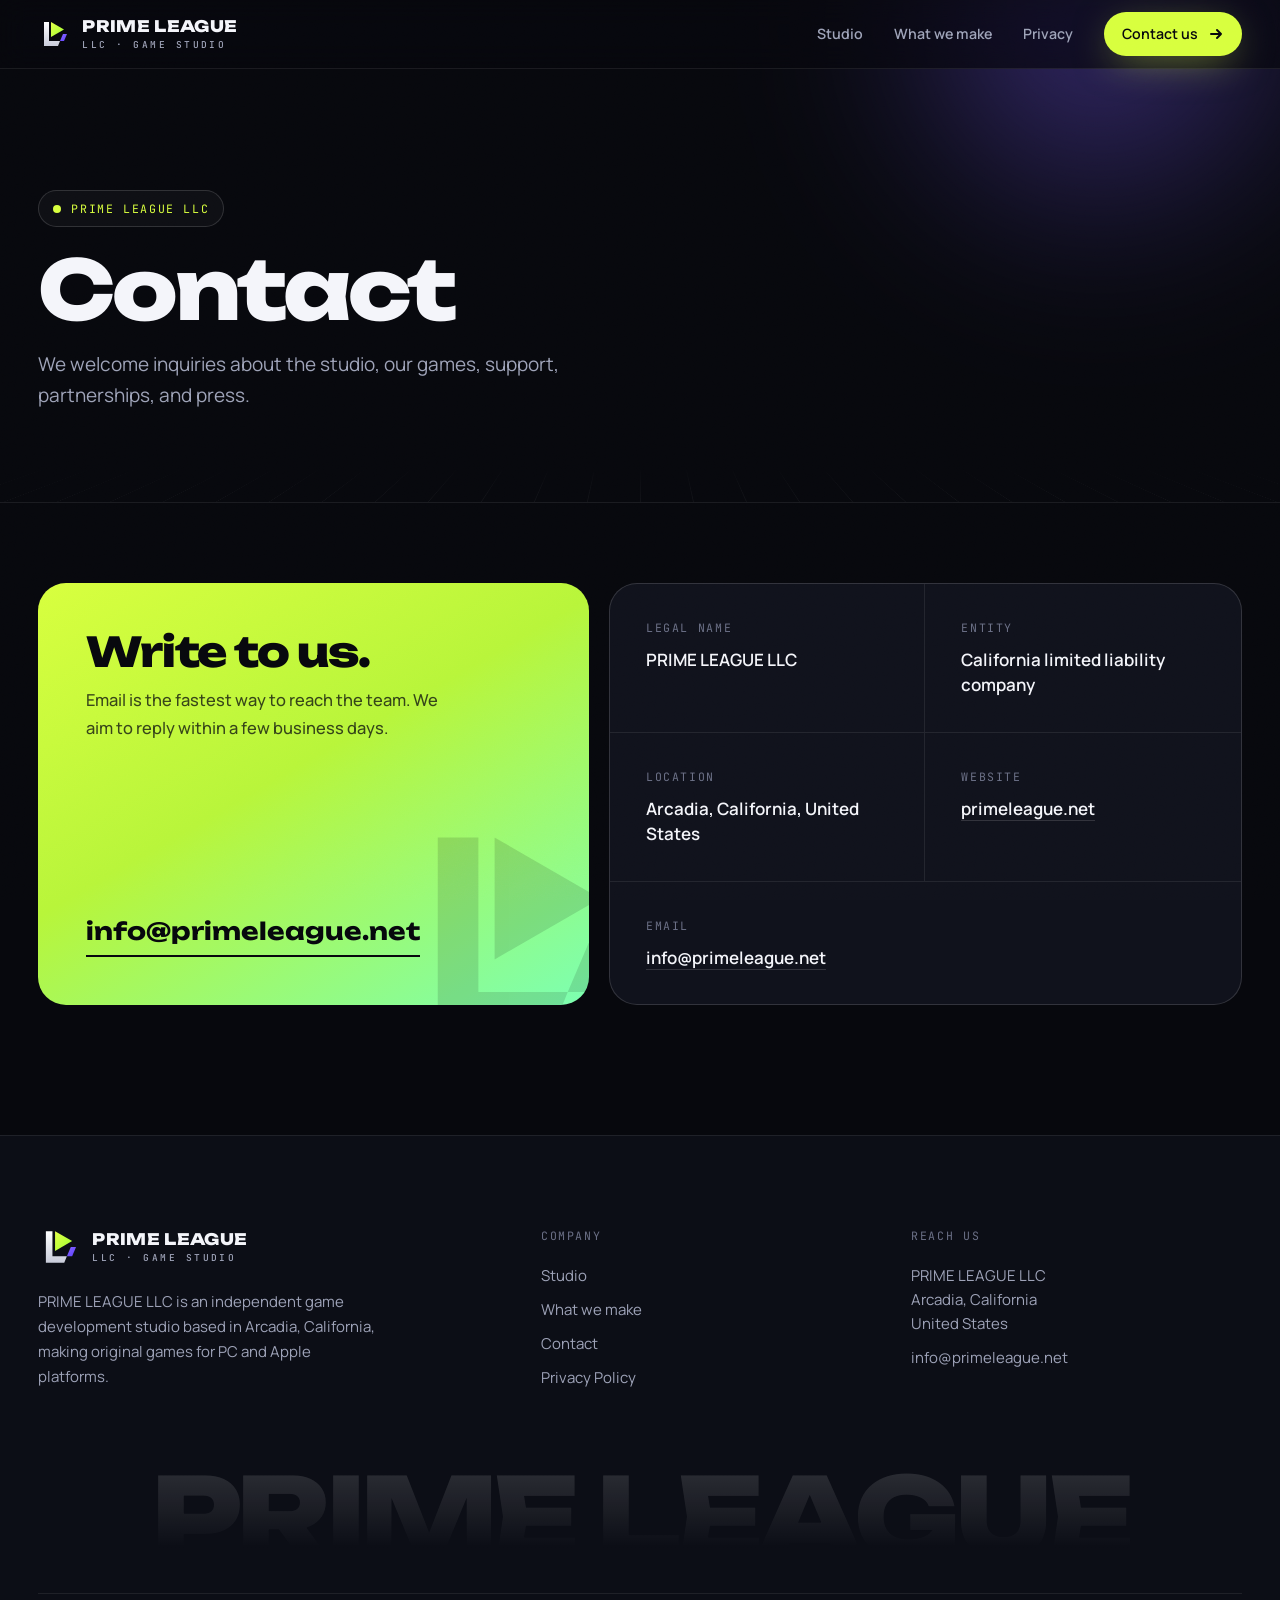
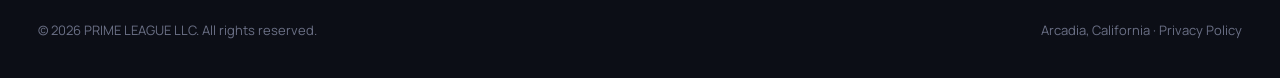
==== commit 47bedde8: "Desktop layout fix, remove address and phone" ====
--- a/contact.html
+++ b/contact.html
@@ -55,10 +55,9 @@
             <div class="facts">
               <div class="fact"><span class="mono">Legal name</span><p>PRIME LEAGUE LLC</p></div>
               <div class="fact"><span class="mono">Entity</span><p>California limited liability company</p></div>
-              <div class="fact"><span class="mono">Registered address</span><address>400 S Baldwin Ave, #102<br>Arcadia, CA 91007<br>United States</address></div>
-              <div class="fact"><span class="mono">Phone</span><p><a href="tel:+16268733579">(626) 873-3579</a></p></div>
-              <div class="fact"><span class="mono">Email</span><p><a href="mailto:info@primeleague.net" data-email>info@primeleague.net</a></p></div>
+              <div class="fact"><span class="mono">Location</span><p>Arcadia, California, United States</p></div>
               <div class="fact"><span class="mono">Website</span><p><a href="https://primeleague.net">primeleague.net</a></p></div>
+              <div class="fact wide"><span class="mono">Email</span><p><a href="mailto:info@primeleague.net" data-email>info@primeleague.net</a></p></div>
             </div>
           </div>
         </div>
@@ -80,8 +79,7 @@
           </div>
           <div class="footer-col">
             <span class="mono">Reach us</span>
-            <address>PRIME LEAGUE LLC<br>400 S Baldwin Ave, #102<br>Arcadia, CA 91007<br>United States</address>
-            <a href="tel:+16268733579">(626) 873-3579</a>
+            <address>PRIME LEAGUE LLC<br>Arcadia, California<br>United States</address>
             <a href="mailto:info@primeleague.net" data-email>info@primeleague.net</a>
           </div>
         </div>
--- a/styles.css
+++ b/styles.css
@@ -4,37 +4,37 @@
   --ink:#F4F5FA; --muted:#9EA3B8; --dim:#6B7086;
   --volt:#D8FF3E; --volt-2:#9DFF2E; --violet:#7B5CFF; --violet-2:#5B3CFF;
   --display:"Unbounded",system-ui,sans-serif; --body:"Manrope",system-ui,-apple-system,"Segoe UI",sans-serif; --mono:"JetBrains Mono",ui-monospace,monospace;
-  --wrap:1200px; --r:20px;
+  --wrap:1320px; --r:20px;
 }
 *{box-sizing:border-box}
 html{scroll-behavior:smooth;-webkit-text-size-adjust:100%}
-body{margin:0;background:var(--bg);color:var(--ink);font-family:var(--body);font-size:17px;line-height:1.65;-webkit-font-smoothing:antialiased;overflow-x:hidden}
+body{margin:0;background:var(--bg);color:var(--ink);font-family:var(--body);font-size:clamp(16px,.35vw + 12px,19px);line-height:1.65;-webkit-font-smoothing:antialiased;overflow-x:hidden}
 a{color:inherit}
 img,svg{display:block;max-width:100%}
 address{font-style:normal}
 ::selection{background:var(--volt);color:#000}
-.wrap{width:min(var(--wrap),100% - 48px);margin-inline:auto}
-.mono{font-family:var(--mono);font-size:12px;letter-spacing:.14em;text-transform:uppercase}
+.wrap{width:min(var(--wrap),100% - clamp(40px,6vw,112px));margin-inline:auto}
+.mono{font-family:var(--mono);font-size:clamp(11px,.2vw + 9px,13px);letter-spacing:.14em;text-transform:uppercase}
 .grain{position:fixed;inset:0;pointer-events:none;z-index:100;opacity:.05;mix-blend-mode:overlay;
   background-image:url("data:image/svg+xml,%3Csvg xmlns='http://www.w3.org/2000/svg' width='160' height='160'%3E%3Cfilter id='n'%3E%3CfeTurbulence type='fractalNoise' baseFrequency='.9' numOctaves='3' stitchTiles='stitch'/%3E%3C/filter%3E%3Crect width='100%25' height='100%25' filter='url(%23n)'/%3E%3C/svg%3E")}
 
 /* ---------- header ---------- */
 .site-header{position:fixed;top:0;left:0;right:0;z-index:50;transition:background .3s,border-color .3s,backdrop-filter .3s;border-bottom:1px solid transparent}
 .site-header.scrolled,.site-header.solid{background:rgba(7,8,13,.72);backdrop-filter:blur(14px) saturate(140%);-webkit-backdrop-filter:blur(14px) saturate(140%);border-color:var(--line)}
-.site-header .wrap{display:flex;align-items:center;justify-content:space-between;height:76px}
+.site-header .wrap{display:flex;align-items:center;justify-content:space-between;height:clamp(68px,5.2vw,88px)}
 .brand{display:flex;align-items:center;gap:12px;text-decoration:none}
-.brand img{width:34px;height:34px}
-.brand-name{font-family:var(--display);font-weight:800;font-size:16px;letter-spacing:.02em;line-height:1}
+.brand img{width:clamp(32px,2.4vw,40px);height:auto}
+.brand-name{font-family:var(--display);font-weight:800;font-size:clamp(15px,.3vw + 12px,18px);letter-spacing:.02em;line-height:1}
 .brand-name small{display:block;font-family:var(--mono);font-weight:500;font-size:9.5px;letter-spacing:.26em;color:var(--muted);margin-top:5px}
-.nav{display:flex;align-items:center;gap:34px}
-.nav a{text-decoration:none;font-size:14px;font-weight:600;color:var(--muted);transition:color .2s}
+.nav{display:flex;align-items:center;gap:clamp(20px,2.4vw,40px)}
+.nav a{text-decoration:none;font-size:clamp(14px,.25vw + 11px,16px);font-weight:600;color:var(--muted);transition:color .2s}
 .nav a:hover,.nav a[aria-current=page]{color:var(--ink)}
-.nav .btn{color:#07080D}
+.nav .btn,.nav .btn:hover,.nav .btn[aria-current=page]{color:#07080D}
 .menu-toggle{display:none;background:none;border:1px solid var(--line-2);color:var(--ink);border-radius:10px;width:44px;height:44px;cursor:pointer}
 .menu-toggle span{display:block;width:18px;height:2px;background:currentColor;margin:4px auto;transition:transform .25s}
 
 /* ---------- buttons ---------- */
-.btn{display:inline-flex;align-items:center;gap:10px;padding:14px 22px;border-radius:999px;font-weight:700;font-size:15px;text-decoration:none;transition:transform .2s,box-shadow .2s,background .2s;white-space:nowrap}
+.btn{display:inline-flex;align-items:center;gap:10px;padding:clamp(14px,.9vw,18px) clamp(22px,1.5vw,30px);border-radius:999px;font-weight:700;font-size:clamp(15px,.3vw + 11px,17px);text-decoration:none;transition:transform .2s,box-shadow .2s,background .2s;white-space:nowrap}
 .btn svg{width:16px;height:16px;transition:transform .2s}
 .btn:hover svg{transform:translateX(3px)}
 .btn-primary{background:var(--volt);color:#07080D;box-shadow:0 0 0 0 rgba(216,255,62,.5),0 10px 40px -10px rgba(216,255,62,.55)}
@@ -54,18 +54,18 @@
   background-image:linear-gradient(var(--line-2) 1px,transparent 1px),linear-gradient(90deg,var(--line-2) 1px,transparent 1px);background-size:64px 64px;
   -webkit-mask-image:linear-gradient(to top,#000 0%,transparent 85%);mask-image:linear-gradient(to top,#000 0%,transparent 85%);animation:floor 6s linear infinite}
 @keyframes floor{to{background-position:0 64px}}
-.hero-grid{display:grid;grid-template-columns:1.25fr .9fr;gap:60px;align-items:center}
+.hero-grid{display:grid;grid-template-columns:minmax(0,1.2fr) minmax(0,.9fr);gap:clamp(32px,4vw,80px);align-items:center}
 .eyebrow{display:inline-flex;align-items:center;gap:10px;padding:8px 14px;border:1px solid var(--line-2);border-radius:999px;background:rgba(255,255,255,.03);color:var(--muted)}
 .dot{width:8px;height:8px;border-radius:50%;background:var(--volt);box-shadow:0 0 0 0 rgba(216,255,62,.7);animation:pulse 2s infinite}
 @keyframes pulse{70%{box-shadow:0 0 0 10px rgba(216,255,62,0)}100%{box-shadow:0 0 0 0 rgba(216,255,62,0)}}
-.hero h1{font-family:var(--display);font-weight:800;font-size:clamp(44px,7vw,96px);line-height:.98;letter-spacing:-.035em;margin:28px 0 26px}
+.hero h1{font-family:var(--display);font-weight:800;font-size:clamp(44px,6.4vw,124px);line-height:.98;letter-spacing:-.035em;margin:28px 0 26px}
 .hero h1 .stroke{color:transparent;-webkit-text-stroke:1.5px rgba(255,255,255,.55)}
 .hero h1 .hl{background:linear-gradient(100deg,var(--volt) 10%,#7CFFB2 55%,var(--violet) 100%);-webkit-background-clip:text;background-clip:text;color:transparent}
-.hero-lead{font-size:clamp(17px,1.5vw,20px);color:var(--muted);max-width:560px;margin:0 0 38px}
+.hero-lead{font-size:clamp(17px,.5vw + 12px,22px);color:var(--muted);max-width:36em;margin:0 0 38px}
 .hero-lead strong{color:var(--ink);font-weight:700}
 .hero-actions{display:flex;gap:14px;flex-wrap:wrap}
 
-.emblem{position:relative;aspect-ratio:1;max-width:460px;margin-left:auto;width:100%}
+.emblem{position:relative;aspect-ratio:1;max-width:min(540px,100%);margin-left:auto;width:100%}
 .emblem .ring{position:absolute;inset:0;border-radius:50%;border:1px solid var(--line-2)}
 .emblem .ring:nth-child(2){inset:12%;border-style:dashed;border-color:rgba(123,92,255,.45);animation:spin 40s linear infinite}
 .emblem .ring:nth-child(3){inset:26%;border-color:rgba(216,255,62,.25)}
@@ -91,33 +91,33 @@
 /* ---------- marquee ---------- */
 .marquee{border-block:1px solid var(--line);background:var(--bg-2);overflow:hidden;padding:22px 0}
 .marquee-track{display:flex;gap:48px;width:max-content;animation:marquee 34s linear infinite}
-.marquee span{font-family:var(--display);font-weight:700;font-size:22px;letter-spacing:.02em;color:var(--dim);display:flex;align-items:center;gap:48px;white-space:nowrap}
+.marquee span{font-family:var(--display);font-weight:700;font-size:clamp(18px,1.5vw,28px);letter-spacing:.02em;color:var(--dim);display:flex;align-items:center;gap:48px;white-space:nowrap}
 .marquee span::after{content:"";width:10px;height:10px;background:var(--volt);clip-path:polygon(0 0,100% 50%,0 100%)}
 .marquee span:nth-child(3n)::after{background:var(--violet)}
 @keyframes marquee{to{transform:translateX(-50%)}}
 
 /* ---------- sections ---------- */
 .section{padding:130px 0;position:relative}
-.sec-head{display:grid;grid-template-columns:200px 1fr;gap:40px;margin-bottom:64px;align-items:start}
+.sec-head{display:grid;grid-template-columns:clamp(150px,15vw,220px) minmax(0,1fr);gap:clamp(24px,3vw,48px);margin-bottom:64px;align-items:start}
 .sec-num{color:var(--volt);padding-top:12px;display:flex;align-items:center;gap:12px}
 .sec-num::after{content:"";flex:1;height:1px;background:var(--line-2)}
-.sec-head h2{font-family:var(--display);font-weight:700;font-size:clamp(32px,4.4vw,60px);line-height:1.04;letter-spacing:-.03em;margin:0;max-width:880px}
+.sec-head h2{font-family:var(--display);font-weight:700;font-size:clamp(32px,4vw,72px);line-height:1.04;letter-spacing:-.03em;margin:0;max-width:18em}
 .sec-head h2 em{font-style:normal;color:var(--volt)}
-.sec-head p{color:var(--muted);font-size:19px;max-width:640px;margin:22px 0 0}
+.sec-head p{color:var(--muted);font-size:clamp(17px,.4vw + 13px,21px);max-width:38em;margin:22px 0 0}
 
 /* studio */
-.pillars{display:grid;grid-template-columns:repeat(3,1fr);gap:20px;margin-left:240px}
+.pillars{display:grid;grid-template-columns:repeat(3,minmax(0,1fr));gap:clamp(16px,1.6vw,28px);margin-left:calc(clamp(150px,15vw,220px) + clamp(24px,3vw,48px))}
 .pillar{padding:34px 30px 32px;border:1px solid var(--line);border-radius:var(--r);background:linear-gradient(180deg,rgba(255,255,255,.035),rgba(255,255,255,.01));position:relative;overflow:hidden;transition:border-color .3s,transform .3s}
 .pillar:hover{border-color:var(--line-2);transform:translateY(-4px)}
 .pillar .ico{width:48px;height:48px;border-radius:14px;display:grid;place-items:center;background:rgba(216,255,62,.08);border:1px solid rgba(216,255,62,.2);color:var(--volt);margin-bottom:26px}
 .pillar:nth-child(2) .ico{background:rgba(123,92,255,.1);border-color:rgba(123,92,255,.3);color:#A893FF}
 .pillar .ico svg{width:22px;height:22px}
-.pillar h3{font-family:var(--display);font-size:19px;font-weight:700;margin:0 0 10px;letter-spacing:-.01em}
-.pillar p{margin:0;color:var(--muted);font-size:15.5px}
+.pillar h3{font-family:var(--display);font-size:clamp(18px,.4vw + 14px,22px);font-weight:700;margin:0 0 10px;letter-spacing:-.01em}
+.pillar p{margin:0;color:var(--muted);font-size:clamp(15px,.25vw + 12px,17px)}
 
 /* platforms */
-.platforms{display:grid;grid-template-columns:1fr 1fr;gap:22px}
-.plat{position:relative;border-radius:28px;padding:44px;min-height:440px;display:flex;flex-direction:column;justify-content:space-between;overflow:hidden;border:1px solid var(--line-2);isolation:isolate}
+.platforms{display:grid;grid-template-columns:repeat(2,minmax(0,1fr));gap:clamp(16px,1.6vw,28px)}
+.plat{position:relative;border-radius:28px;padding:clamp(30px,3.2vw,56px);min-height:clamp(380px,32vw,520px);display:flex;flex-direction:column;justify-content:space-between;overflow:hidden;border:1px solid var(--line-2);isolation:isolate}
 .plat::before{content:"";position:absolute;inset:0;z-index:-1;opacity:.9}
 .plat-pc::before{background:radial-gradient(120% 90% at 100% 0%,rgba(123,92,255,.45),transparent 60%),linear-gradient(160deg,#141629,#0B0C14)}
 .plat-apple::before{background:radial-gradient(120% 90% at 100% 0%,rgba(216,255,62,.25),transparent 60%),linear-gradient(160deg,#151A16,#0B0C14)}
@@ -127,12 +127,12 @@
 .plat h3{font-family:var(--display);font-weight:800;font-size:clamp(30px,3.4vw,46px);line-height:1;letter-spacing:-.03em;margin:0 0 16px}
 .plat p{color:var(--muted);margin:0;max-width:430px}
 .plat ul{list-style:none;padding:0;margin:26px 0 0;display:grid;gap:10px}
-.plat li{display:flex;gap:12px;align-items:center;font-size:15px;color:#D5D8E4}
+.plat li{display:flex;gap:12px;align-items:center;font-size:clamp(15px,.25vw + 12px,17px);color:#D5D8E4}
 .plat li::before{content:"";width:7px;height:7px;flex:none;background:var(--volt);clip-path:polygon(0 0,100% 50%,0 100%)}
 .plat-pc li::before{background:#A893FF}
 
 /* in development */
-.devcard{position:relative;border-radius:28px;border:1px solid var(--line-2);overflow:hidden;display:grid;grid-template-columns:1.1fr 1fr;min-height:420px;background:var(--panel)}
+.devcard{position:relative;border-radius:28px;border:1px solid var(--line-2);overflow:hidden;display:grid;grid-template-columns:minmax(0,1.1fr) minmax(0,1fr);min-height:clamp(380px,30vw,500px);background:var(--panel)}
 .devcard .art{position:relative;overflow:hidden;background:#0A0B12}
 .devcard .art .floor{height:80%;bottom:-20%;opacity:.8}
 .devcard .art .lock{position:absolute;inset:0;display:grid;place-items:center}
@@ -152,7 +152,7 @@
 @keyframes load{from{transform:translateX(-100%)}to{transform:translateX(100%)}}
 
 /* contact */
-.contact-wrap{display:grid;grid-template-columns:1fr 1.15fr;gap:22px}
+.contact-wrap{display:grid;grid-template-columns:minmax(0,1fr) minmax(0,1.15fr);gap:clamp(16px,1.6vw,28px)}
 .cta-card{border-radius:28px;padding:48px;background:linear-gradient(150deg,var(--volt),#B8F53A 45%,#7CFFB2);color:#07080D;display:flex;flex-direction:column;justify-content:space-between;min-height:380px;position:relative;overflow:hidden}
 .cta-card::after{content:"";position:absolute;right:-60px;bottom:-60px;width:260px;height:260px;background:url("logo-mark.svg") center/contain no-repeat;opacity:.12;filter:brightness(0)}
 .cta-card h3{font-family:var(--display);font-weight:800;font-size:clamp(30px,3.2vw,44px);line-height:1.02;letter-spacing:-.03em;margin:0 0 14px}
@@ -161,9 +161,10 @@
 .facts{border-radius:28px;border:1px solid var(--line-2);background:var(--panel);display:grid;grid-template-columns:1fr 1fr}
 .fact{padding:34px 36px;border-bottom:1px solid var(--line)}
 .fact:nth-child(odd){border-right:1px solid var(--line)}
-.fact:nth-last-child(-n+2){border-bottom:0}
+.fact:last-child{border-bottom:0}
+.fact.wide{grid-column:1/-1;border-right:0}
 .fact .mono{color:var(--dim);display:block;margin-bottom:10px}
-.fact p,.fact address{margin:0;font-size:17px;font-weight:600;line-height:1.5}
+.fact p,.fact address{margin:0;font-size:clamp(17px,.3vw + 13px,19px);font-weight:600;line-height:1.5}
 .fact a{text-decoration:none;border-bottom:1px solid var(--line-2);transition:border-color .2s,color .2s}
 .fact a:hover{color:var(--volt);border-color:var(--volt)}
 
@@ -194,11 +195,11 @@
 .site-footer{border-top:1px solid var(--line);background:var(--bg-2);padding:90px 0 36px;position:relative;overflow:hidden}
 .footer-top{display:grid;grid-template-columns:1.4fr 1fr 1fr;gap:40px;padding-bottom:70px}
 .footer-top .brand img{width:42px;height:42px}
-.footer-top p{color:var(--muted);font-size:15px;max-width:340px;margin:22px 0 0}
+.footer-top p{color:var(--muted);font-size:clamp(15px,.2vw + 12px,16px);max-width:340px;margin:22px 0 0}
 .footer-col .mono{color:var(--dim);display:block;margin-bottom:18px}
-.footer-col a,.footer-col address{display:block;color:var(--muted);text-decoration:none;font-size:15px;margin-bottom:10px;line-height:1.6}
+.footer-col a,.footer-col address{display:block;color:var(--muted);text-decoration:none;font-size:clamp(15px,.2vw + 12px,16px);margin-bottom:10px;line-height:1.6}
 .footer-col a:hover{color:var(--volt)}
-.footer-giant{font-family:var(--display);font-weight:800;font-size:clamp(30px,8.4vw,134px);line-height:.85;letter-spacing:-.05em;white-space:nowrap;text-align:center;
+.footer-giant{font-family:var(--display);font-weight:800;font-size:clamp(30px,8.6vw,174px);line-height:.85;letter-spacing:-.05em;white-space:nowrap;text-align:center;
   background:linear-gradient(180deg,rgba(255,255,255,.13),rgba(255,255,255,0) 85%);-webkit-background-clip:text;background-clip:text;color:transparent;margin:0 0 30px;user-select:none}
 .footer-bottom{display:flex;justify-content:space-between;gap:20px;flex-wrap:wrap;padding-top:26px;border-top:1px solid var(--line);color:var(--dim);font-size:13px}
 .footer-bottom a{color:var(--dim);text-decoration:none}
@@ -212,29 +213,48 @@
 
 @media (prefers-reduced-motion:reduce){*,*::before,*::after{animation:none!important;transition:none!important}.reveal{opacity:1;transform:none}}
 
-/* ---------- responsive ---------- */
-@media (max-width:1024px){
-  .hero-grid{grid-template-columns:1fr}
-  .emblem{max-width:380px;margin:10px auto 0}
-  .sec-head{grid-template-columns:1fr;gap:18px}
-  .sec-num{max-width:200px}
+/* ---------- responsive ----------
+   Desktop layout stays multi-column down to ~900px CSS width, so laptops
+   with Windows 125%/150% display scaling (1024–1280 CSS px) and narrower
+   browser windows still get the desktop design. Single column only on phones
+   and small tablets. */
+@media (min-width:2000px){
+  :root{--wrap:1640px}
+  body{font-size:20px}
+  .hero h1{font-size:150px}
+  .hero-lead{font-size:24px}
+  .emblem{max-width:640px}
+  .sec-head h2{font-size:84px}
+  .sec-head p{font-size:23px}
+}
+@media (max-width:1180px){
   .pillars{margin-left:0}
+  .emblem .t1{left:0}
+  .emblem .t2{right:0}
+}
+@media (max-width:960px){
+  .sec-head{grid-template-columns:1fr;gap:16px}
+  .sec-num{max-width:220px}
   .footer-top{grid-template-columns:1fr 1fr}
   .footer-top>div:first-child{grid-column:1/-1}
-}
-@media (max-width:860px){
-  .nav{position:fixed;top:76px;left:0;right:0;flex-direction:column;align-items:stretch;gap:0;padding:12px 24px 28px;background:rgba(7,8,13,.96);backdrop-filter:blur(14px);border-bottom:1px solid var(--line);transform:translateY(-8px);opacity:0;pointer-events:none;transition:.25s}
+  .prose-wrap{grid-template-columns:1fr;gap:20px;padding-top:50px}
+  .toc{position:static;display:none}
+}
+@media (max-width:820px){
+  .hero-grid{grid-template-columns:1fr}
+  .emblem{max-width:360px;margin:10px auto 0}
+  .platforms,.contact-wrap,.devcard{grid-template-columns:1fr}
+  .pillars{grid-template-columns:1fr}
+  .devcard .art{min-height:260px}
+}
+@media (max-width:720px){
+  .nav{position:fixed;top:68px;left:0;right:0;flex-direction:column;align-items:stretch;gap:0;padding:12px 24px 28px;background:rgba(7,8,13,.96);backdrop-filter:blur(14px);border-bottom:1px solid var(--line);transform:translateY(-8px);opacity:0;pointer-events:none;transition:.25s}
   .nav a{padding:16px 0;border-bottom:1px solid var(--line);font-size:17px}
   .nav .btn{margin-top:18px;justify-content:center;border:0}
   .nav.open{opacity:1;transform:none;pointer-events:auto}
   .menu-toggle{display:block}
   .menu-toggle[aria-expanded=true] span:first-child{transform:translateY(3px) rotate(45deg)}
   .menu-toggle[aria-expanded=true] span:last-child{transform:translateY(-3px) rotate(-45deg)}
-  .platforms,.contact-wrap,.devcard{grid-template-columns:1fr}
-  .pillars{grid-template-columns:1fr}
-  .devcard .art{min-height:260px}
-  .prose-wrap{grid-template-columns:1fr;gap:20px;padding-top:50px}
-  .toc{position:static;display:none}
 }
 @media (max-width:560px){
   body{font-size:16px}
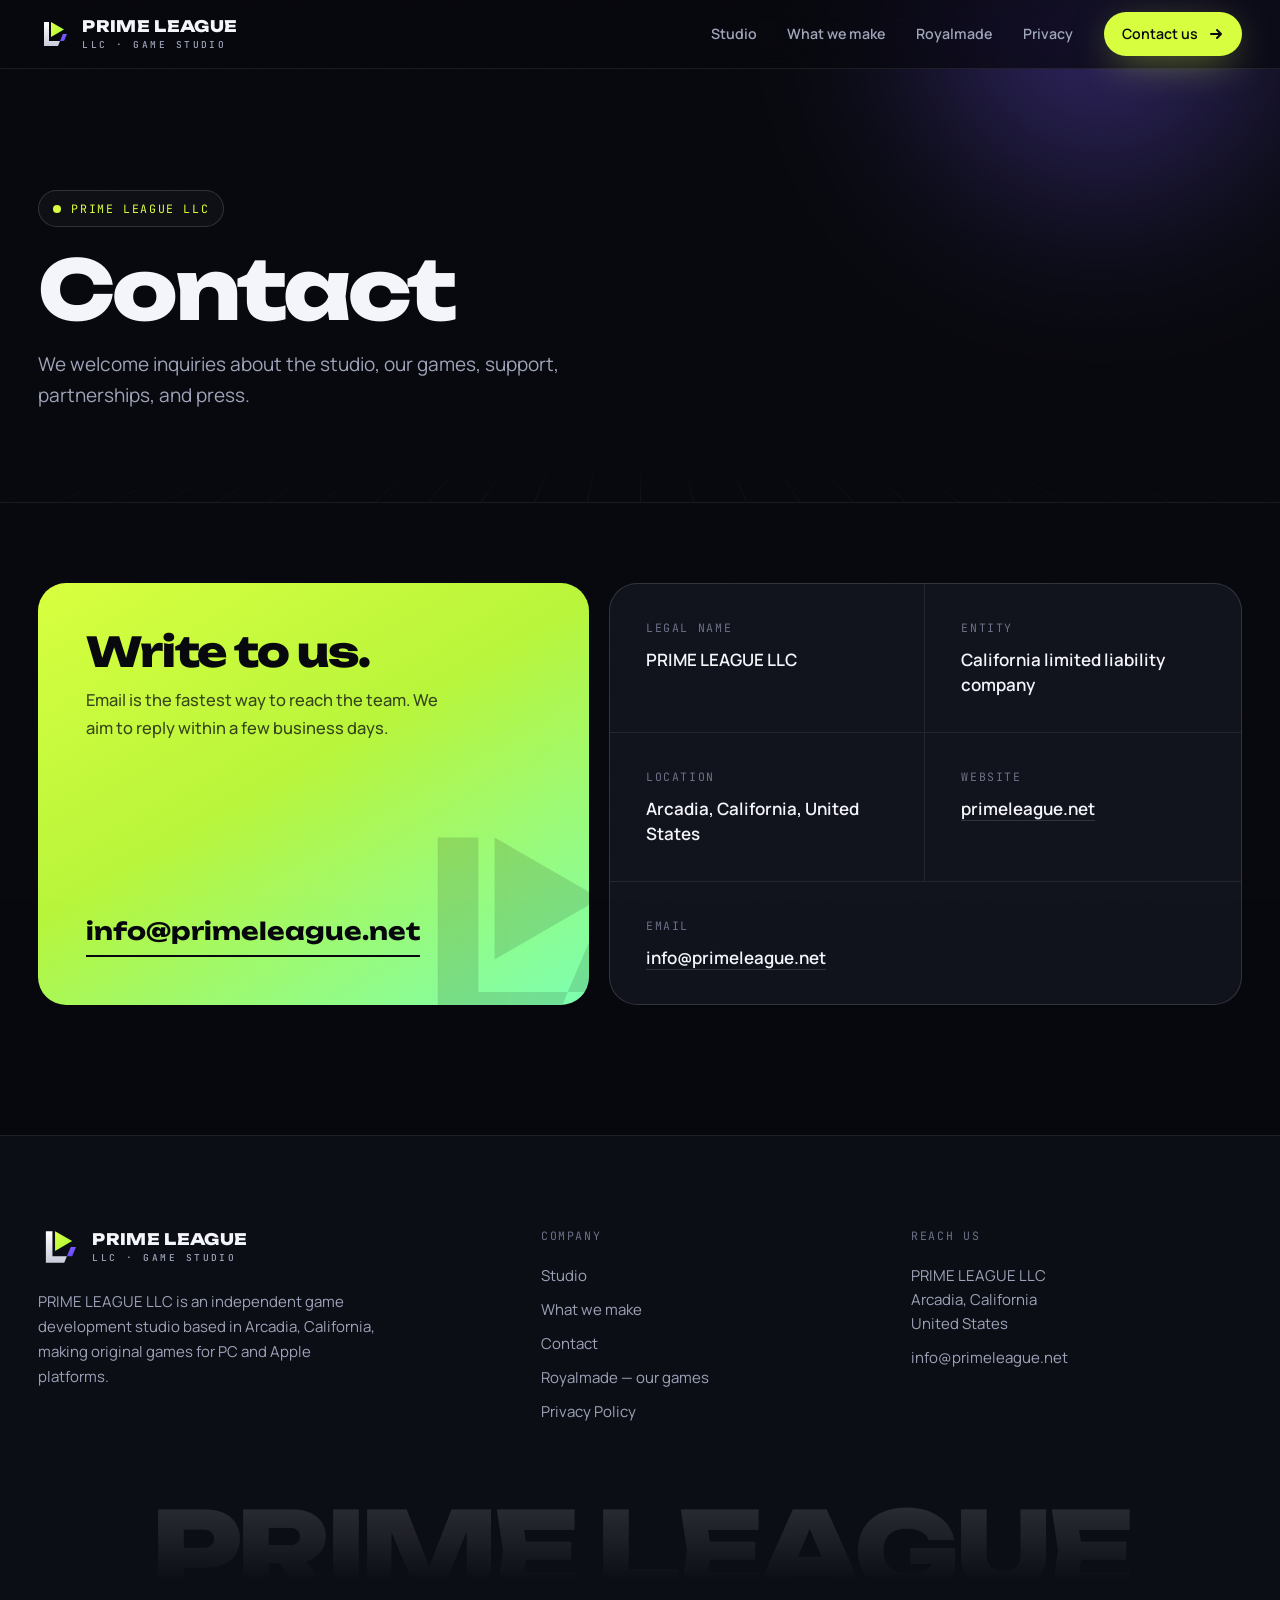
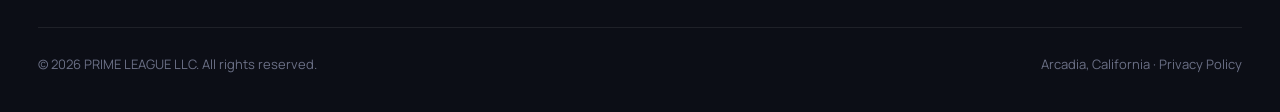
==== commit 1263bbe6: "Add Royalmade link to nav" ====
--- a/contact.html
+++ b/contact.html
@@ -31,6 +31,7 @@
         <nav class="nav" id="site-nav" aria-label="Primary">
           <a href="index.html#studio">Studio</a>
           <a href="index.html#games">What we make</a>
+          <a href="royalmade/">Royalmade</a>
           <a href="privacy.html">Privacy</a>
           <a class="btn btn-primary btn-sm" href="contact.html" aria-current="page">Contact us <svg viewBox="0 0 16 16" fill="none" stroke="currentColor" stroke-width="2" stroke-linecap="round" stroke-linejoin="round" aria-hidden="true"><path d="M3 8h10M9 4l4 4-4 4"/></svg></a>
         </nav>
@@ -75,6 +76,7 @@
             <a href="index.html#studio">Studio</a>
             <a href="index.html#games">What we make</a>
             <a href="contact.html">Contact</a>
+            <a href="royalmade/">Royalmade — our games</a>
             <a href="privacy.html">Privacy Policy</a>
           </div>
           <div class="footer-col">
